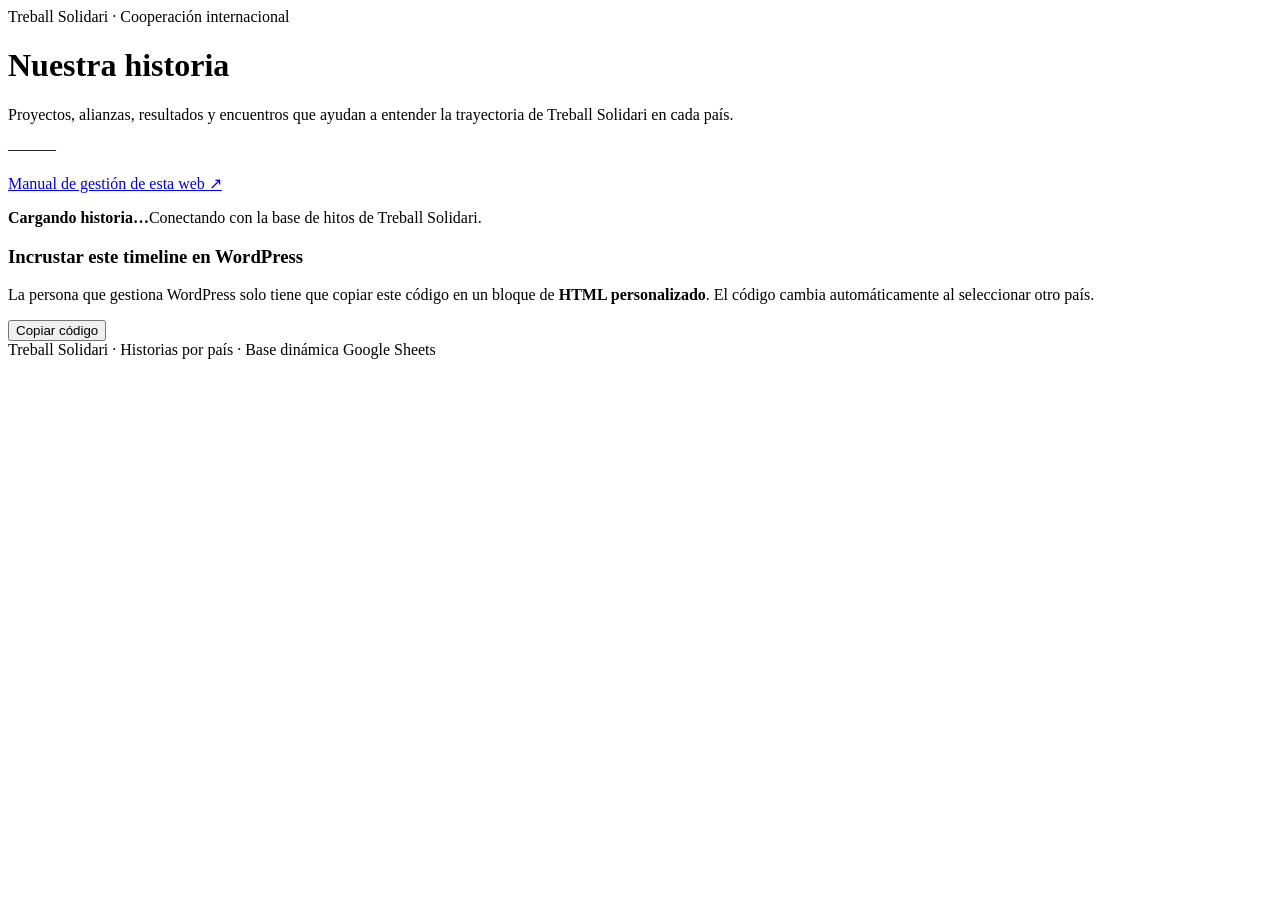
==== index.html @ a790a34b "handover: import institutional Historias application shell" ====
<!DOCTYPE html>

<html lang="es">
<head>
<meta charset="utf-8"/>
<meta content="width=device-width,initial-scale=1" name="viewport"/>
<meta content="light" name="color-scheme"/>
<title>Treball Solidari · Historias por país</title>
<link rel="stylesheet" href="./assets/style.css">
</head>
<body>
<main class="app">
<header class="header"><div class="ey">Treball Solidari · Cooperación internacional</div><h1 id="pageTitle">Nuestra historia</h1><p class="intro">Proyectos, alianzas, resultados y encuentros que ayudan a entender la trayectoria de Treball Solidari en cada país.</p><div class="stats"><span class="stat" id="statEvents">—</span><span class="stat" id="statYears">—</span><span class="stat" id="statPhotos">—</span></div><nav aria-label="País" class="countries" id="countries"></nav><p class="manualEntry"><a href="./manual.html">Manual de gestión de esta web ↗</a></p></header>
<section class="timeline" id="timeline"><div class="loading" id="loading"><strong>Cargando historia…</strong>Conectando con la base de hitos de Treball Solidari.</div><div class="stage" hidden="" id="stage"><div class="media" id="media"></div><article class="story"><div class="date" id="date"></div><h2 id="title"></h2><p id="text"></p><span class="tag" id="tag"></span><a class="source" id="source" rel="noopener noreferrer" target="_blank">Ver fuente ↗</a><div class="nav"><button aria-label="Hito anterior" id="prev" type="button">‹</button><button aria-label="Hito siguiente" id="next" type="button">›</button><span class="count" id="count"></span></div></article></div><div class="rail" hidden="" id="rail"><div class="strip" id="strip"></div><div class="progress"><i id="bar"></i></div></div></section>
<section class="embedHelp"><h3>Incrustar este timeline en WordPress</h3><p>La persona que gestiona WordPress solo tiene que copiar este código en un bloque de <strong>HTML personalizado</strong>. El código cambia automáticamente al seleccionar otro país.</p><div class="embedUrl" id="embedUrl"></div><div class="embedCode"><pre id="embedCode"></pre><button class="copyBtn" id="copyEmbed" type="button">Copiar código</button></div></section>
<div class="status">Treball Solidari · Historias por país · Base dinámica Google Sheets</div>
</main>
<div id="syncState" class="syncState" aria-live="polite"></div>
<script src="./assets/data/nicaragua.js"></script>
<script src="./assets/data/guatemala.js"></script>
<script src="./assets/data/el-salvador.js"></script>
<script src="./assets/data/burkina-faso.js"></script>
<script src="./assets/data/senegal.js"></script>
<script src="./assets/data/mali.js"></script><script src="./assets/app.js"></script>
</body>
</html>
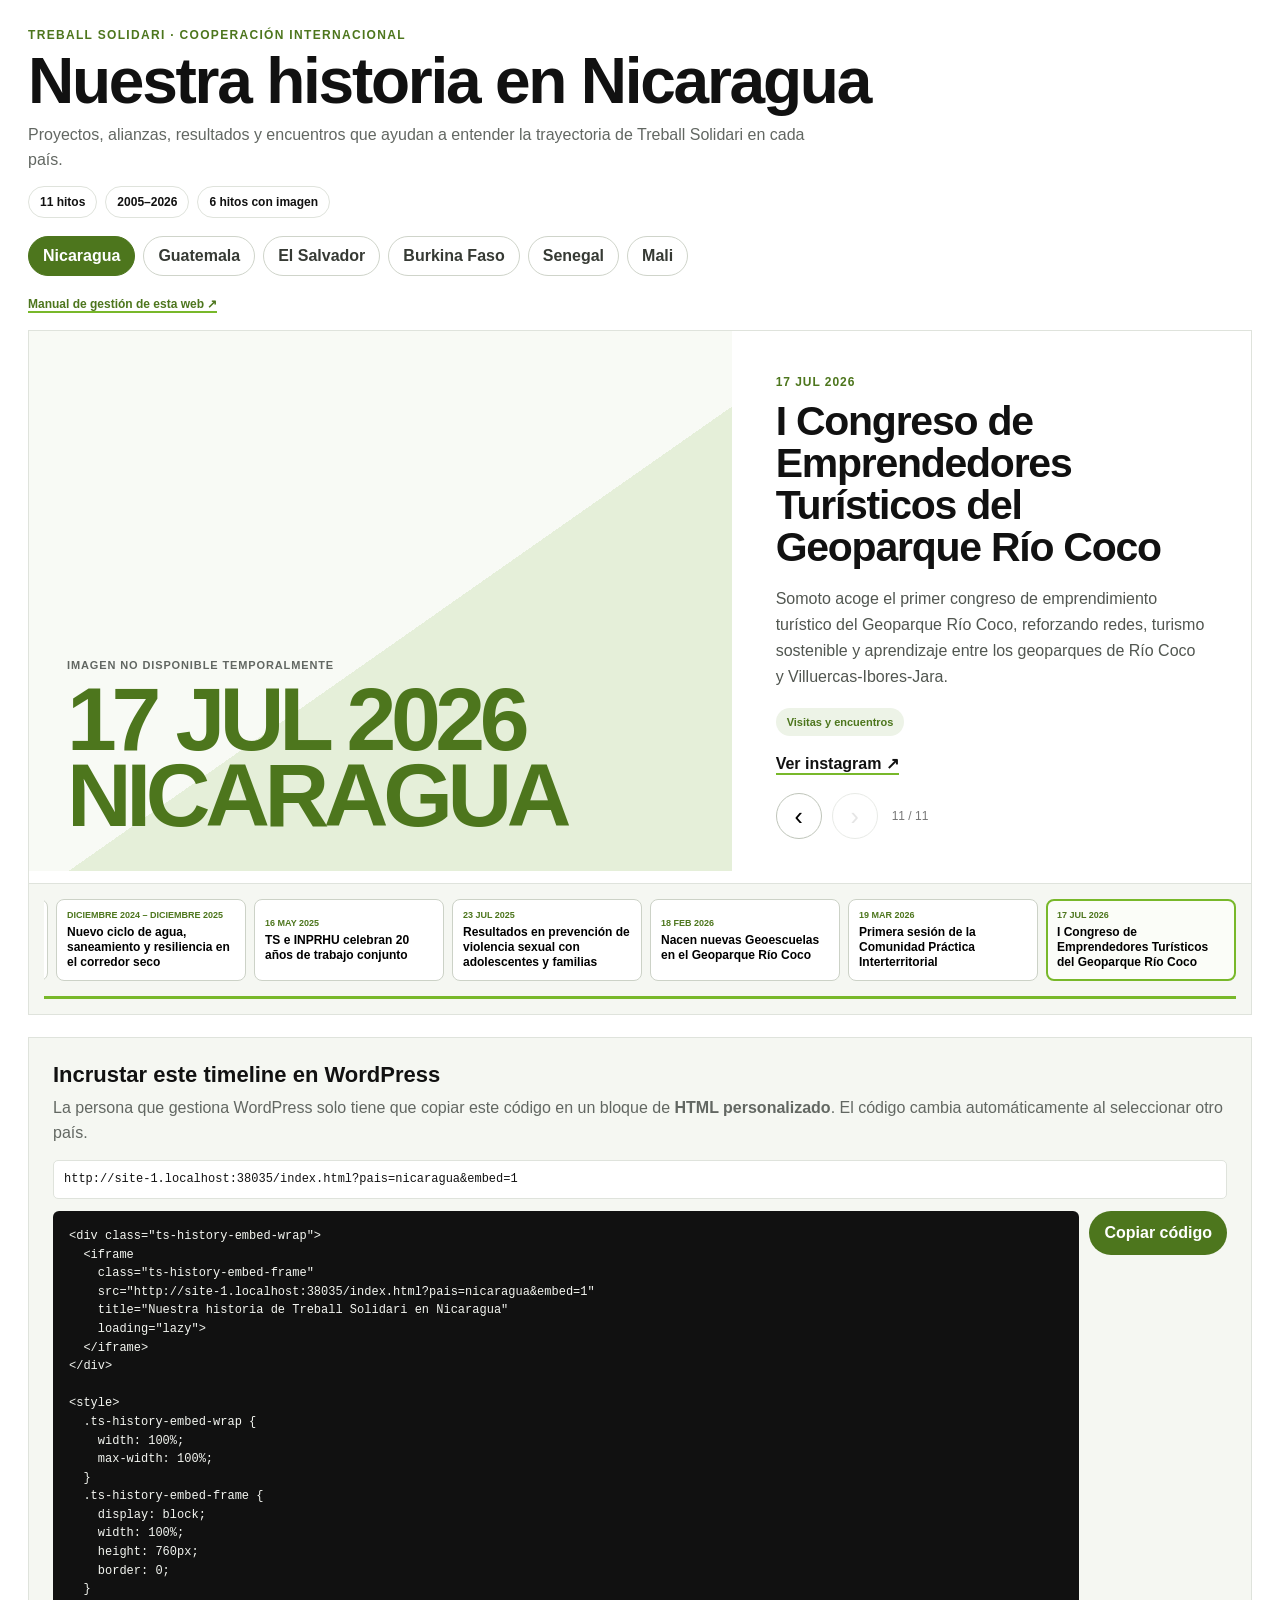
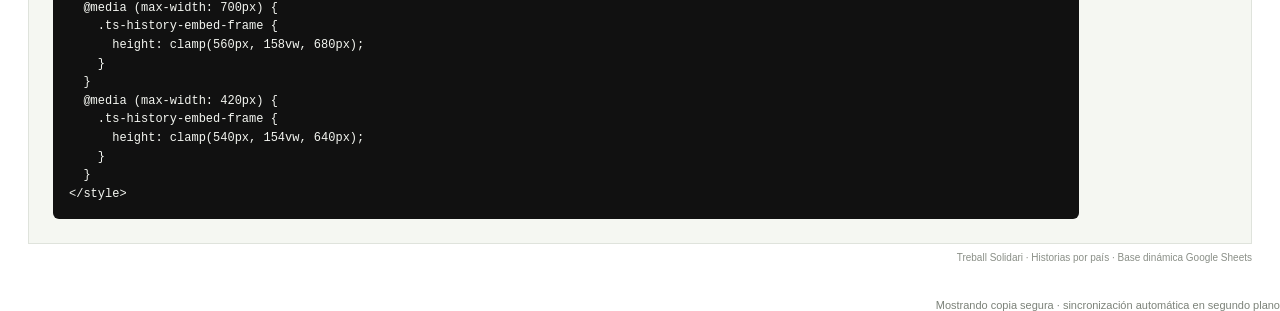
==== commit c04fea1a: "Load mobile-first Historias embed layer" ====
--- a/index.html
+++ b/index.html
@@ -7,6 +7,7 @@
 <meta content="light" name="color-scheme"/>
 <title>Treball Solidari · Historias por país</title>
 <link rel="stylesheet" href="./assets/style.css">
+<link rel="stylesheet" href="./assets/mobile-first.css?v=20260915-1">
 </head>
 <body>
 <main class="app">
@@ -22,5 +23,6 @@
 <script src="./assets/data/burkina-faso.js"></script>
 <script src="./assets/data/senegal.js"></script>
 <script src="./assets/data/mali.js"></script><script src="./assets/app.js"></script>
+<script src="./assets/embed-helper.js?v=20260915-1"></script>
 </body>
 </html>
--- a/assets/style.css
+++ b/assets/style.css
@@ -0,0 +1,2 @@
+:root{--green:#4d761d;--green2:#78b82a;--ink:#111;--muted:#626762;--line:#dfe3dc;--soft:#f5f7f2;--soft2:#edf3e7}
+*{box-sizing:border-box}html,body{margin:0;padding:0}body{font-family:Arial,Helvetica,sans-serif;color:var(--ink);background:#fff}button,a{font:inherit}.app{max-width:1420px;margin:0 auto;padding:28px}.ey{font-size:12px;font-weight:800;letter-spacing:.11em;text-transform:uppercase;color:var(--green)}h1{font-size:clamp(36px,5vw,64px);line-height:.98;margin:8px 0 10px;letter-spacing:-.035em}.intro{color:var(--muted);max-width:800px;line-height:1.55;margin:0}.stats{display:flex;gap:8px;flex-wrap:wrap;margin-top:14px}.stat{border:1px solid var(--line);border-radius:999px;padding:8px 11px;font-size:12px;font-weight:700;background:#fff}.countries{display:flex;gap:8px;overflow-x:auto;padding:18px 0 4px;scrollbar-width:thin}.country{flex:0 0 auto;border:1px solid #cfd4ca;background:#fff;border-radius:999px;padding:10px 14px;cursor:pointer;font-weight:700;color:#363a34}.country.active{background:var(--green);border-color:var(--green);color:#fff}.timeline{margin-top:18px;border:1px solid var(--line);background:#fff}.stage{display:grid;grid-template-columns:minmax(0,1.15fr) minmax(340px,.85fr);min-height:540px}.media{position:relative;overflow:hidden;background:#e9eee4;height:540px;min-height:540px;max-height:540px}.media img{position:absolute;inset:0;width:100%;height:100%;object-fit:cover;object-position:center center;display:block}.media.contain img{object-fit:contain;background:#111}.mediaFallback{position:absolute;inset:0;display:flex;align-items:flex-end;padding:38px;background:linear-gradient(145deg,#f8faf5 0 55%,#e5efd9 55% 100%)}.mediaFallback strong{font-size:clamp(42px,7vw,94px);line-height:.85;color:var(--green);letter-spacing:-.06em;text-transform:uppercase}.caption{position:absolute;left:16px;bottom:14px;max-width:calc(100% - 32px);background:rgba(0,0,0,.72);color:#fff;padding:7px 10px;border-radius:3px;font-size:11px;line-height:1.35}.fitToggle{position:absolute;right:14px;top:14px;border:0;background:rgba(0,0,0,.7);color:#fff;border-radius:999px;padding:9px 11px;font-size:11px;font-weight:800;cursor:pointer}.story{padding:44px;display:flex;flex-direction:column;justify-content:center;min-width:0}.date{font-size:12px;font-weight:800;letter-spacing:.08em;color:var(--green);text-transform:uppercase}.story h2{font-size:clamp(30px,3.2vw,48px);line-height:1.02;margin:12px 0 18px;letter-spacing:-.03em}.story p{font-size:16px;line-height:1.62;color:#515650;margin:0;max-width:650px}.tag{display:inline-flex;width:max-content;max-width:100%;background:var(--soft2);color:var(--green);border-radius:999px;padding:8px 11px;font-size:11px;font-weight:800;margin-top:18px}.source{display:inline-block;color:#111;font-weight:700;text-decoration:none;border-bottom:2px solid var(--green2);width:max-content;max-width:100%;margin:18px 0}.nav{display:flex;gap:10px;align-items:center}.nav button{width:46px;height:46px;border-radius:50%;border:1px solid #bfc5ba;background:#fff;font-size:25px;cursor:pointer}.nav button:disabled{opacity:.35;cursor:not-allowed}.count{font-size:12px;color:#777;margin-left:4px}.rail{background:var(--soft);border-top:1px solid var(--line);padding:15px}.strip{display:flex;gap:8px;overflow-x:auto;scrollbar-width:thin;padding-bottom:3px}.event{flex:0 0 190px;border:1px solid #ccd2c7;background:#fff;border-radius:8px;padding:10px;text-align:left;cursor:pointer;min-height:74px}.event.active{border:2px solid var(--green2);background:#fbfdf8;padding:9px}.event b{display:block;font-size:9px;color:var(--green);text-transform:uppercase;margin-bottom:5px}.event span{display:block;font-size:12px;font-weight:700;line-height:1.25}.progress{height:3px;background:#d6dbd2;margin-top:12px}.progress i{display:block;height:100%;background:var(--green2);transition:width .2s}.loading{padding:48px;text-align:center;color:var(--muted)}.loading strong{display:block;color:var(--green);font-size:20px;margin-bottom:8px}.embedHelp{margin-top:22px;border:1px solid var(--line);background:var(--soft);padding:24px}.embedHelp h3{margin:0 0 8px;font-size:22px}.embedHelp p{margin:0 0 14px;color:var(--muted);line-height:1.55}.embedUrl{font:12px/1.45 Consolas,monospace;background:#fff;border:1px solid var(--line);padding:10px;border-radius:5px;word-break:break-all;margin-bottom:12px}.embedCode{display:grid;grid-template-columns:minmax(0,1fr) auto;gap:10px;align-items:start}.embedCode pre{margin:0;background:#111;color:#f4f6f1;padding:16px;border-radius:6px;overflow:auto;font:12px/1.55 Consolas,monospace;white-space:pre-wrap;word-break:break-word}.copyBtn{border:0;background:var(--green);color:#fff;border-radius:999px;padding:11px 15px;font-weight:800;cursor:pointer;min-height:44px}.status{font-size:10px;color:#8a8f87;text-align:right;padding:8px 0 0}body.embed .app{padding:0;max-width:none}body.embed .header,body.embed .embedHelp,body.embed .status{display:none}body.embed .timeline{margin:0;border:0}@media(max-width:900px){.app{padding:18px}.stage{grid-template-columns:1fr;min-height:0}.media{height:340px;min-height:340px;max-height:340px}.story{padding:30px}}@media(max-width:700px){.embedCode{grid-template-columns:1fr}.copyBtn{width:100%}}@media(max-width:540px){.media{height:270px;min-height:270px;max-height:270px}.story{padding:24px 20px}.story h2{font-size:29px}.event{flex-basis:158px}.caption{font-size:10px}}.event.featured{box-shadow:inset 3px 0 0 var(--green2)}.mediaFallback small{display:block;font-size:11px;font-weight:800;letter-spacing:.08em;text-transform:uppercase;color:var(--muted);margin-bottom:10px}.mediaFallback>div{max-width:90%}.source:empty{display:none}@media(prefers-reduced-motion:reduce){*{scroll-behavior:auto!important;transition:none!important}}.syncState{font-size:11px;color:#7c8279;margin-top:8px;text-align:right}.embed .syncState{display:none}.manualEntry{margin:14px 0 0}.manualEntry a{color:var(--green);font-size:12px;font-weight:800;text-decoration:none;border-bottom:2px solid var(--green2)}body.embed .manualEntry{display:none}
--- a/assets/mobile-first.css
+++ b/assets/mobile-first.css
@@ -0,0 +1,217 @@
+/* Mobile-first layer for WordPress embeds. Desktop remains unchanged. */
+@media (max-width: 700px) {
+  .app {
+    padding: 12px;
+  }
+
+  .header h1 {
+    font-size: clamp(30px, 10vw, 42px);
+  }
+
+  .intro {
+    font-size: 13px;
+    line-height: 1.42;
+  }
+
+  .stats {
+    margin-top: 10px;
+  }
+
+  .stat {
+    padding: 6px 9px;
+    font-size: 10px;
+  }
+
+  .countries {
+    gap: 6px;
+    padding: 12px 0 2px;
+  }
+
+  .country {
+    padding: 8px 11px;
+    font-size: 12px;
+  }
+
+  .timeline {
+    margin-top: 10px;
+  }
+
+  .stage {
+    grid-template-columns: 1fr;
+    min-height: 0;
+  }
+
+  .media {
+    height: clamp(190px, 38dvh, 280px);
+    min-height: 190px;
+    max-height: 280px;
+  }
+
+  .story {
+    padding: 16px 18px 14px;
+    justify-content: flex-start;
+  }
+
+  .date {
+    font-size: 10px;
+    letter-spacing: .07em;
+  }
+
+  .story h2 {
+    margin: 6px 0 9px;
+    font-size: clamp(21px, 6.4vw, 28px);
+    line-height: 1.02;
+    letter-spacing: -.025em;
+  }
+
+  .story p {
+    margin: 0;
+    font-size: 13px;
+    line-height: 1.42;
+  }
+
+  .tag {
+    margin-top: 9px;
+    padding: 5px 8px;
+    font-size: 9px;
+  }
+
+  .source {
+    margin: 9px 0 7px 7px;
+    font-size: 11px;
+  }
+
+  .nav {
+    gap: 8px;
+    margin-top: 5px;
+  }
+
+  .nav button {
+    width: 38px;
+    height: 38px;
+    font-size: 21px;
+  }
+
+  .count {
+    font-size: 10px;
+  }
+
+  .caption {
+    left: 8px;
+    bottom: 8px;
+    max-width: calc(100% - 16px);
+    padding: 5px 7px;
+    font-size: 9px;
+    line-height: 1.2;
+    max-height: 34px;
+    overflow: hidden;
+  }
+
+  .fitToggle {
+    top: 8px;
+    right: 8px;
+    padding: 7px 9px;
+    font-size: 9px;
+  }
+
+  .rail {
+    padding: 10px;
+  }
+
+  .event {
+    flex-basis: 145px;
+    min-height: 62px;
+    padding: 8px;
+  }
+
+  .event.active {
+    padding: 7px;
+  }
+
+  .event span {
+    font-size: 11px;
+  }
+}
+
+/* In WordPress embed mode the event itself is the interface. */
+@media (max-width: 700px) {
+  body.embed {
+    overflow: hidden;
+    background: #fff;
+  }
+
+  body.embed .timeline {
+    height: 100dvh;
+    min-height: 0;
+    margin: 0;
+    border: 0;
+    overflow: hidden;
+  }
+
+  body.embed .stage {
+    height: 100dvh;
+    min-height: 0;
+    grid-template-rows: clamp(190px, 38dvh, 280px) minmax(0, 1fr);
+    overflow: hidden;
+  }
+
+  body.embed .media {
+    height: 100%;
+    min-height: 0;
+    max-height: none;
+  }
+
+  body.embed .story {
+    min-height: 0;
+    overflow-y: auto;
+    overscroll-behavior: contain;
+    -webkit-overflow-scrolling: touch;
+    scrollbar-width: thin;
+    padding-bottom: max(12px, env(safe-area-inset-bottom));
+  }
+
+  /* Swipe + arrows are enough on mobile; removing the rail frees a large part of the screen. */
+  body.embed .rail {
+    display: none !important;
+  }
+}
+
+@media (max-width: 420px) {
+  .story {
+    padding: 14px 15px 12px;
+  }
+
+  .story h2 {
+    font-size: clamp(20px, 6vw, 25px);
+    margin-bottom: 7px;
+  }
+
+  .story p {
+    font-size: 12.5px;
+    line-height: 1.38;
+  }
+
+  body.embed .stage {
+    grid-template-rows: clamp(175px, 34dvh, 245px) minmax(0, 1fr);
+  }
+}
+
+@media (max-width: 420px) and (max-height: 700px) {
+  body.embed .stage {
+    grid-template-rows: clamp(165px, 31dvh, 215px) minmax(0, 1fr);
+  }
+
+  .story h2 {
+    font-size: 20px;
+  }
+
+  .story p {
+    font-size: 12px;
+    line-height: 1.34;
+  }
+
+  .tag,
+  .source {
+    margin-top: 6px;
+  }
+}
